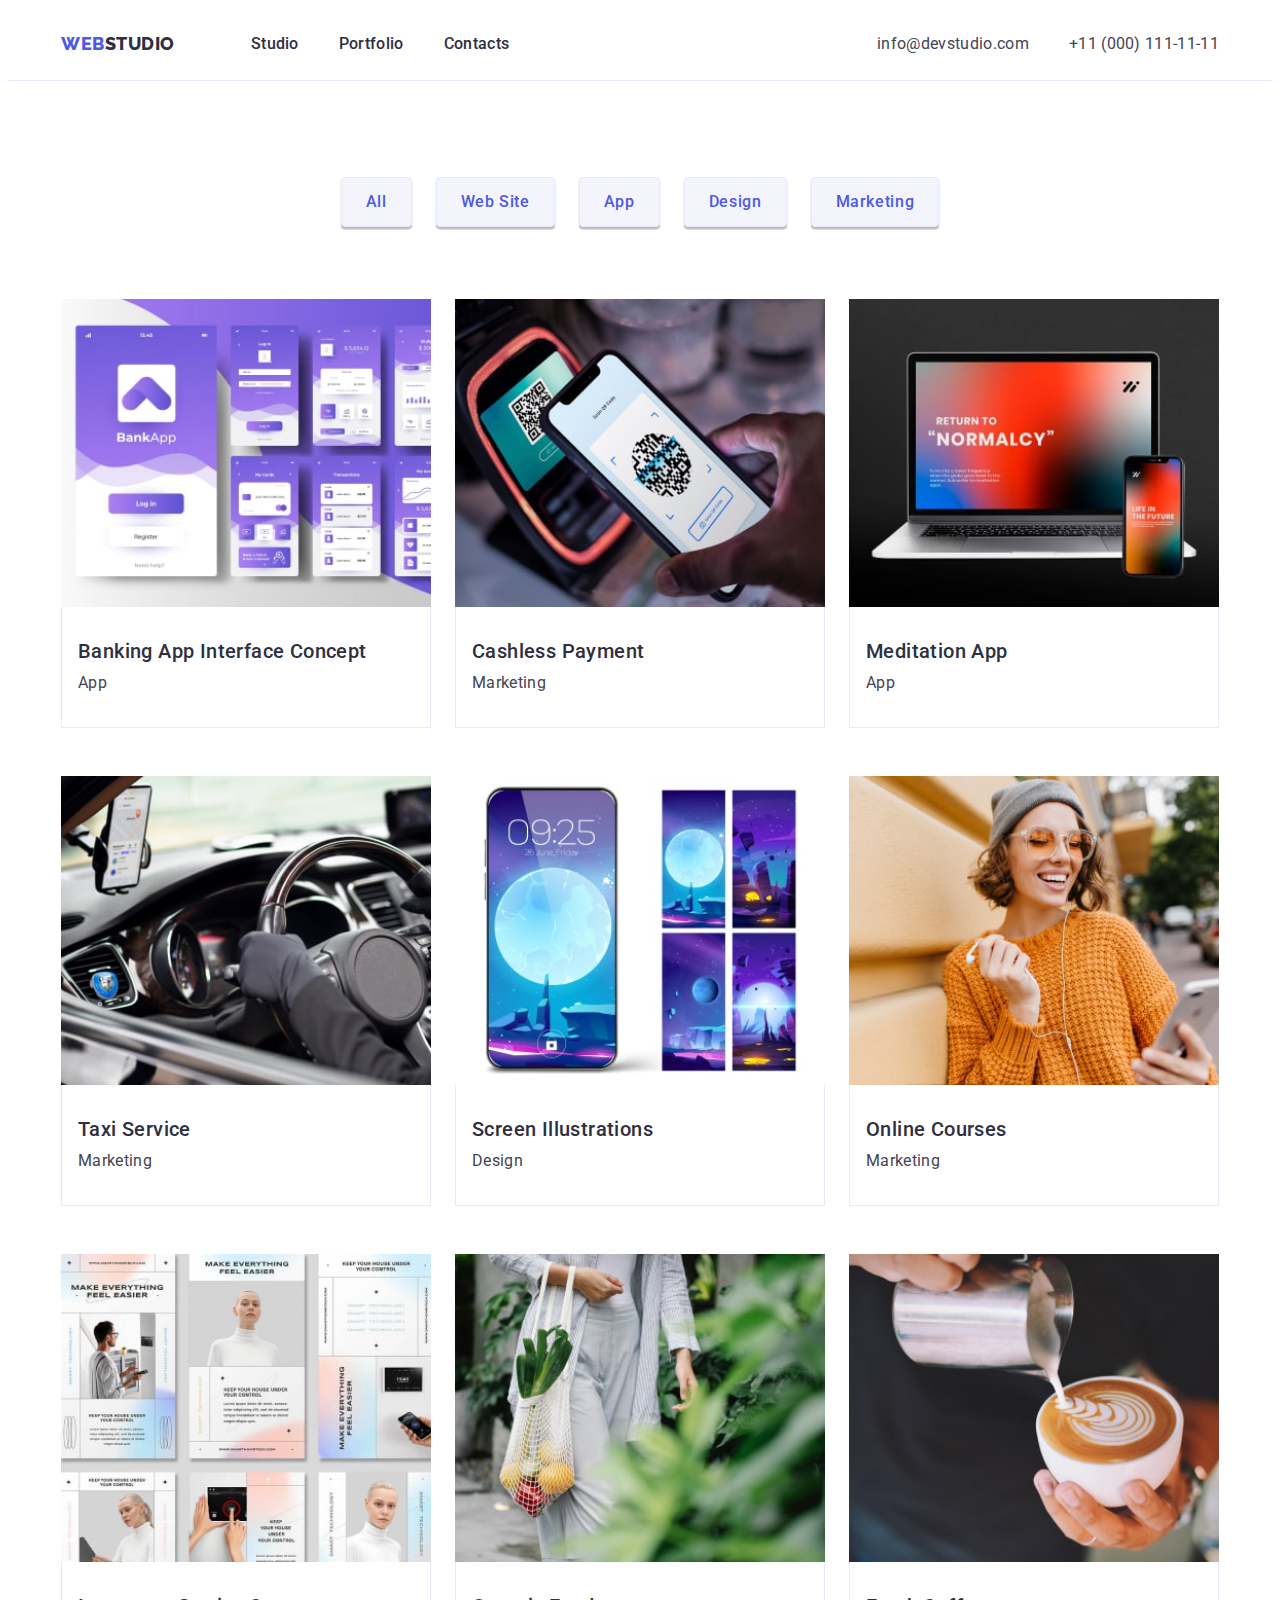
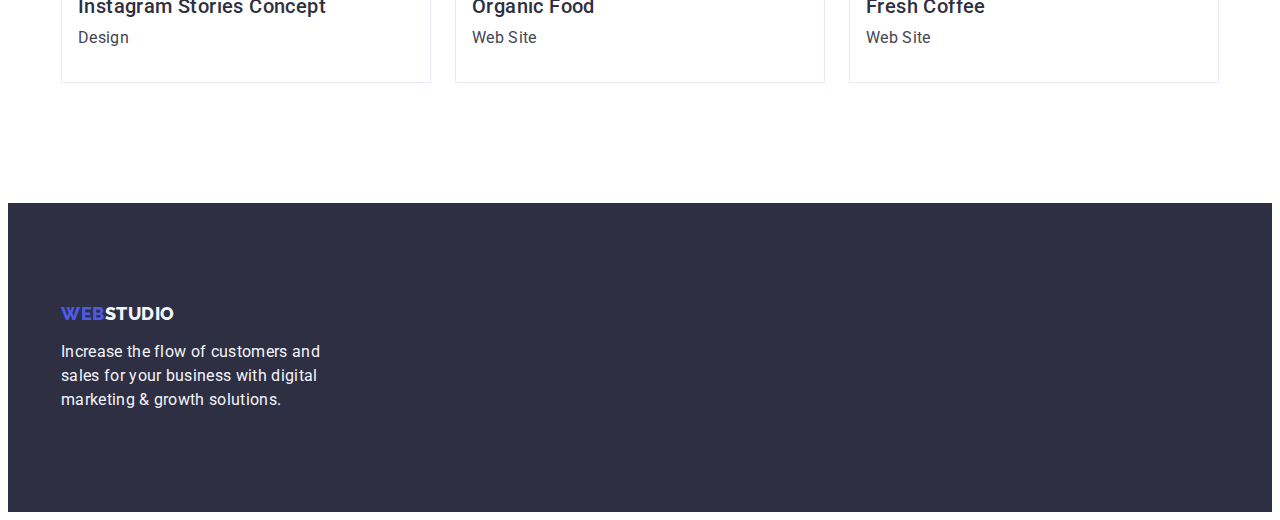
==== portfolio.html @ 0606b47b "Initial commit" ====
<!DOCTYPE html>
<html lang="en">
  <head>
    <meta charset="UTF-8" />
    <meta http-equiv="X-UA-Compatible" content="IE=edge" />
    <meta name="viewport" content="width=device-width, initial-scale=1.0" />
    <title>Portfolio</title>
    <link
      rel="stylesheet"
      href="https://cdnjs.cloudflare.com/ajax/libs/modern-normalize/2.0.0/modern-normalize.min.css"
      integrity="sha512-4xo8blKMVCiXpTaLzQSLSw3KFOVPWhm/TRtuPVc4WG6kUgjH6J03IBuG7JZPkcWMxJ5huwaBpOpnwYElP/m6wg=="
      crossorigin="anonymous"
      referrerpolicy="no-referrer"
    />
    <link rel="stylesheet" href="./css/styles.css" />
    <link rel="preconnect" href="https://fonts.googleapis.com" />
    <link rel="preconnect" href="https://fonts.gstatic.com" crossorigin />
    <link
      href="https://fonts.googleapis.com/css2?family=Raleway:wght@800&family=Roboto:wght@400;500;700;900&display=swap"
      rel="stylesheet"
    />
  </head>
  <body>
    <!-- header -->
    <header class="header">
      <div class="container header-container">
        <nav class="header-nav">
          <a class="logo link" href="./index.html"
            >Web<span class="logo-part">Studio</span></a
          >
          <ul class="nav-list list">
            <li class="nav-item">
              <a class="nav-item-link link" href="./index.html">Studio</a>
            </li>
            <li class="nav-item">
              <a class="nav-item-link link" href="./portfolio.html"
                >Portfolio</a
              >
            </li>
            <li class="nav-item">
              <a class="nav-item-link link" href="">Contacts</a>
            </li>
          </ul>
        </nav>

        <address class="address">
          <ul class="address-items list">
            <li class="address-item">
              <a class="address-link link" href="mailto:info@devstudio.com"
                >info@devstudio.com</a
              >
            </li>
            <li class="address-item">
              <a class="address-link link" href="tel:+110001111111"
                >+11 (000) 111-11-11</a
              >
            </li>
          </ul>
        </address>
      </div>
    </header>
    <!-- main -->
    <main>
      <section class="sec-images">
        <div class="container portfolio-container">
          <h1 hidden>Works</h1>
          <!-- buttons -->
          <ul class="btns-list list">
            <li class="btn-item">
              <button class="btn" type="button">All</button>
            </li>
            <li class="btn-item">
              <button class="btn" type="button">Web Site</button>
            </li>
            <li class="btn-item">
              <button class="btn" type="button">App</button>
            </li>
            <li class="btn-item">
              <button class="btn" type="button">Design</button>
            </li>
            <li class="btn-item">
              <button class="btn" type="button">Marketing</button>
            </li>
          </ul>
          <!-- images -->

          <ul class="images-list list">
            <li class="image-item">
              <a class="image-link link" href=""
                ><img
                  src="./images/purple-app.jpg"
                  alt="Banking App Interface Concept"
                />
                <div class="name-description">
                  <h2 class="name-image">Banking App Interface Concept</h2>
                  <p class="image-description">App</p>
                </div>
              </a>
            </li>

            <li class="image-item">
              <a class="image-link link" href=""
                ><img src="./images/qrcode.jpg" alt="Cashless Payment" />
                <div class="name-description">
                  <h2 class="name-image">Cashless Payment</h2>
                  <p class="image-description">Marketing</p>
                </div>
              </a>
            </li>

            <li class="image-item">
              <a class="image-link link" href=""
                ><img src="./images/meditation-app.jpg" alt="Meditation App" />
                <div class="name-description">
                  <h2 class="name-image">Meditation App</h2>
                  <p class="image-description">App</p>
                </div>
              </a>
            </li>

            <li class="image-item">
              <a class="image-link link" href=""
                ><img src="./images/taxi.jpg" alt="Taxi Service" />
                <div class="name-description">
                  <h2 class="name-image">Taxi Service</h2>
                  <p class="image-description">Marketing</p>
                </div>
              </a>
            </li>

            <li class="image-item">
              <a class="image-link link" href=""
                ><img src="./images/blue-app.jpg" alt="Screen Illustrations" />
                <div class="name-description">
                  <h2 class="name-image">Screen Illustrations</h2>
                  <p class="image-description">Design</p>
                </div>
              </a>
            </li>

            <li class="image-item">
              <a class="image-link link" href=""
                ><img src="./images/women.jpg" alt="Online Courses" />
                <div class="name-description">
                  <h2 class="name-image">Online Courses</h2>
                  <p class="image-description">Marketing</p>
                </div>
              </a>
            </li>

            <li class="image-item">
              <a class="image-link link" href=""
                ><img src="./images/inst.jpg" alt="Instagram Stories Concept" />
                <div class="name-description">
                  <h2 class="name-image">Instagram Stories Concept</h2>
                  <p class="image-description">Design</p>
                </div>
              </a>
            </li>

            <li class="image-item">
              <a class="image-link link" href=""
                ><img src="./images/organic-products.jpg" alt="Organic Food" />
                <div class="name-description">
                  <h2 class="name-image">Organic Food</h2>
                  <p class="image-description">Web Site</p>
                </div>
              </a>
            </li>

            <li class="image-item">
              <a class="image-link link" href=""
                ><img src="./images/coffee.jpg" alt="Fresh Coffee" />
                <div class="name-description">
                  <h2 class="name-image">Fresh Coffee</h2>
                  <p class="image-description">Web Site</p>
                </div>
              </a>
            </li>
          </ul>
        </div>
      </section>
    </main>
    <!-- footer -->
    <footer class="footer">
      <div class="container footer-container">
        <a class="logo link logo-footer" href="./index.html"
          >Web<span class="logo-part fter">Studio</span></a
        >
        <p class="footer-title">
          Increase the flow of customers and sales for your business with
          digital marketing & growth solutions.
        </p>
      </div>
    </footer>
  </body>
</html>
---- css/styles.css ----
:root {
  --btn-color: #404bbf;
  --iris-color: #4d5ae5;
  --navi-blue-color: #2e2f42;
  --cloud-color: #f4f4fd;
  --slate-color: #434455;
}

body {
  font-family: "Roboto", sans-serif;
  background-color: #ffffff;
  color: var(--slate-color);
}

p,
h1,
h2,
h3,
h4,
h5,
h6 {
  margin: 0;
}

ul,
ol {
  margin: 0;
  padding: 0;
}

img {
  display: block;
  min-width: 100%;
  height: auto;
}

.section {
  padding-top: 120px;
  padding-bottom: 120px;
}

.logo {
  font-family: "Raleway", sans-serif;
  font-style: normal;
  font-weight: 800;
  font-size: 18px;
  line-height: 1.17em;
  /* identical to box height, or 117% */
  display: flex;
  flex-direction: row;
  align-items: center;
  letter-spacing: 0.03em;
  text-transform: uppercase;
  color: var(--iris-color);
}

span {
  font-family: "Raleway";
  font-style: normal;
  font-weight: 800;
  font-size: 18px;
  line-height: 1.17em;
  /* identical to box height, or 117% */
  display: flex;
  flex-direction: row;
  align-items: center;
  gap: 30px;
  letter-spacing: 0.03em;
  text-transform: uppercase;
  color: var(--navi-blue-color);
}

.list {
  list-style: none;
}

.link {
  text-decoration: none;
}

.container {
  width: 1158px;
  padding-left: 15px;
  padding-right: 15px;
  margin: 0 auto;
}

/*-3-3-3-3-3-3-3-3-3- HEADER */

.header-container {
  display: flex;
  align-items: center;
}

.header {
  border-bottom: 1px solid #e7e9fc;
}

.header-nav {
  display: flex;
  align-items: center;
}

.logo {
  margin-right: 76px;
}

.nav-list {
  display: flex;
  align-items: center;
}

.nav-item:not(:last-child) {
  margin-right: 40px;
}

.nav-item-link {
  font-weight: 500;
  font-size: 16px;
  line-height: 150%; /* 24/16 */
  /* identical to box height, or 150% */
  letter-spacing: 0.02em;
  color: var(--navi-blue-color);
  display: flex;
  padding: 24px 0;
}

.nav-item-link:hover {
  color: var(--btn-color);
}

.nav-item-link:focus {
  color: var(--btn-color);
}

.address {
  font-style: normal;
  margin-left: auto;
}

.address-items {
  display: flex;
  flex-direction: row;
  align-items: center;
  gap: 40px;
}

.address-link {
  font-style: normal;
  font-size: 16px;
  line-height: 1.5em;
  /* identical to box height, or 150% */
  letter-spacing: 0.02em;
  color: var(--slate-color);
  padding: 24px 0;
}

.address-link:hover {
  color: var(--btn-color);
}

.address-link:focus {
  color: var(--btn-color);
}

/* -1-1-1-1-1-1-1-1-1-1- HERO */

.hero {
  background-color: var(--navi-blue-color);
}

.section.hero {
  padding: 188px 0;
}

.hero-title {
  background-color: var(--navi-blue-color);
  font-style: normal;
  font-weight: 700;
  font-size: 56px;
  line-height: 107%;
  letter-spacing: 0.02em;
  color: #ffffff;
  margin: 0 auto;
  margin-bottom: 48px;
  display: flex;
  justify-content: center;
  text-align: center;
  max-width: 496px;
}

.hero-btn {
  font-family: "Roboto", sans-serif;
  font-weight: 500;
  font-size: 16px;
  line-height: 1.5em;
  letter-spacing: 0.04em;
  color: #ffffff;
  background: var(--iris-color);
  cursor: pointer;
  display: flex;
  text-align: center;
  margin: 0 auto;
  padding: 16px 32px;
  box-shadow: 0px 4px 4px rgba(0, 0, 0, 0.15);
  border-radius: 4px;
  border: none;
  display: block;
  min-width: 169px;
  height: 56px;
}

.hero-btn:hover {
  background-color: #404bbf;
}

.hero-btn:focus {
  background-color: #404bbf;
}

/* !_!_____OUR FEATURES */

.visually-hidden {
  position: absolute;
  width: 1px;
  height: 1px;
  margin: -1px;
  border: 0;
  padding: 0;
  white-space: nowrap;
  clip-path: inset(100%);
  clip: rect(0 0 0 0);
  overflow: hidden;
}

.features-list {
  display: flex;
  flex-direction: row;
  gap: 24px;
}

.features-list-item {
  gap: 24px;
  width: calc((100% - 72px) / 4);
}

.feature-name {
  font-weight: 500;
  font-size: 20px;
  line-height: 1.2em;
  /* identical to box height, or 120% */
  letter-spacing: 0.02em;
  color: var(--navi-blue-color);
  margin-bottom: 8px;
}

.feature-description {
  font-size: 16px;
  line-height: 1.5em;
  /* or 150% */
  letter-spacing: 0.02em;
  color: var(--slate-color);
}

/*-3-3-3-3-3-3-3-3- WHAT ARE WE DOING */

.eg-title {
  margin-bottom: 72px;
}

.eg-list {
  display: flex;
  gap: 24px;
}

.eg-item {
  width: calc((100% - 48px) / 3);
}

.eg-title {
  font-weight: 700;
  font-size: 36px;
  line-height: 1.11em;
  /* identical to box height, or 111% */
  letter-spacing: 0.02em;
  text-transform: capitalize;
  color: var(--navi-blue-color);
  text-align: center;
}

/* -3-3-3-3-3-3-3-3-3-OUR TAEM */

.our-team-title {
  font-weight: 700;
  font-size: 36px;
  line-height: 1.11em;
  /* identical to box height, or 111% */
  letter-spacing: 0.02em;
  text-transform: capitalize;
  color: var(--navi-blue-color);
  text-align: center;
  margin-bottom: 72px;
}

.our-team-list {
  display: flex;
  flex-direction: row;
  gap: 24px;
}

.our-team-item {
  background-color: #ffffff;
  width: calc((100% - 72px) / 4);
  border-radius: 0px 0px 4px 4px;
}

.our-team {
  background-color: #f4f4fd;
}

.our-team-name {
  font-weight: 500;
  font-size: 20px;
  line-height: 1.2em;
  /* identical to box height, or 120% */
  letter-spacing: 0.02em;
  color: var(--navi-blue-color);
  margin-bottom: 8px;
}

.name-d-ion {
  display: flex;
  text-align: center;
  flex-direction: column;
  padding: 32px 16px;
}

.our-team-job {
  font-size: 16px;
  line-height: 1.5em;
  /* identical to box height, or 150% */
  letter-spacing: 0.02em;
  color: var(--slate-color);
}

/** ----------------------------FOOTER */

.footer {
  background: var(--navi-blue-color);
  padding: 100px 0;
}

.logo {
  font-family: "Raleway", sans-serif;
  font-style: normal;
  font-weight: 800;
  font-size: 18px;
  line-height: 1.17em;
  /* identical to box height, or 117% */
  letter-spacing: 0.03em;
  text-transform: uppercase;
  color: var(--iris-color);
}

.logo-footer {
  margin-bottom: 16px;
  display: inline-block;
}

.fter {
  color: #f4f4fd;
  display: inline-block;
  margin: 0;
}

.footer-title {
  line-height: 1.5;
  /* or 150% */
  letter-spacing: 0.02em;
  color: var(--cloud-color);
  max-width: 264px;
}

/* _$_$_$_$_$_$_$_$_$_$_ADDITIONAL INFO FOR PORTFOLIO */

.sec-images {
  padding: 96px 0 120px 0;
}

.btn {
  font-family: "Roboto", sans-serif;
  background-color: var(--cloud-color);
  font-weight: 500;
  font-size: 16px;
  line-height: 1.5;
  /* identical to box height, or 150% */
  color: #ffffff;
  letter-spacing: 0.04em;
  color: var(--iris-color);
  cursor: pointer;
  padding: 12px 24px;
  box-shadow: 0px 3px 1px rgba(0, 0, 0, 0.1), 0px 2px 1px rgba(0, 0, 0, 0.08),
    0px 2px 2px rgba(0, 0, 0, 0.12);
  border-radius: 4px;
  border: none;
  border: 1px solid #e7e9fc;
  display: block;
  justify-content: center;
  align-items: center;
  margin: 0 auto;
}

.btn:hover {
  color: #ffffff;
  background-color: #404bbf;
  border: 1px solid transparent;
}

.btn:focus {
  color: #ffffff;
  background-color: #404bbf;
  border: 1px solid transparent;
}

.btns-list {
  display: flex;
  justify-content: center;
  align-items: center;
  gap: 24px;
  margin-bottom: 72px;
}

/* .btn-item {
} */

.images-list {
  display: flex;
  flex-wrap: wrap;
  column-gap: 24px;
  row-gap: 48px;
}

.image-item {
  width: calc((100% - 48px) / 3);
}

.name-description {
  padding: 32px 16px;
  border: 1px solid #e7e9fc;
  border-top: none;
}

.name-image {
  font-weight: 500;
  font-size: 20px;
  line-height: 1.2;
  /* identical to box height, or 120% */
  letter-spacing: 0.02em;
  color: var(--navi-blue-color);
  margin-bottom: 8px;
}

.image-description {
  line-height: 1.5;
  /* identical to box height, or 150% */
  letter-spacing: 0.02em;
  color: var(--slate-color);
}
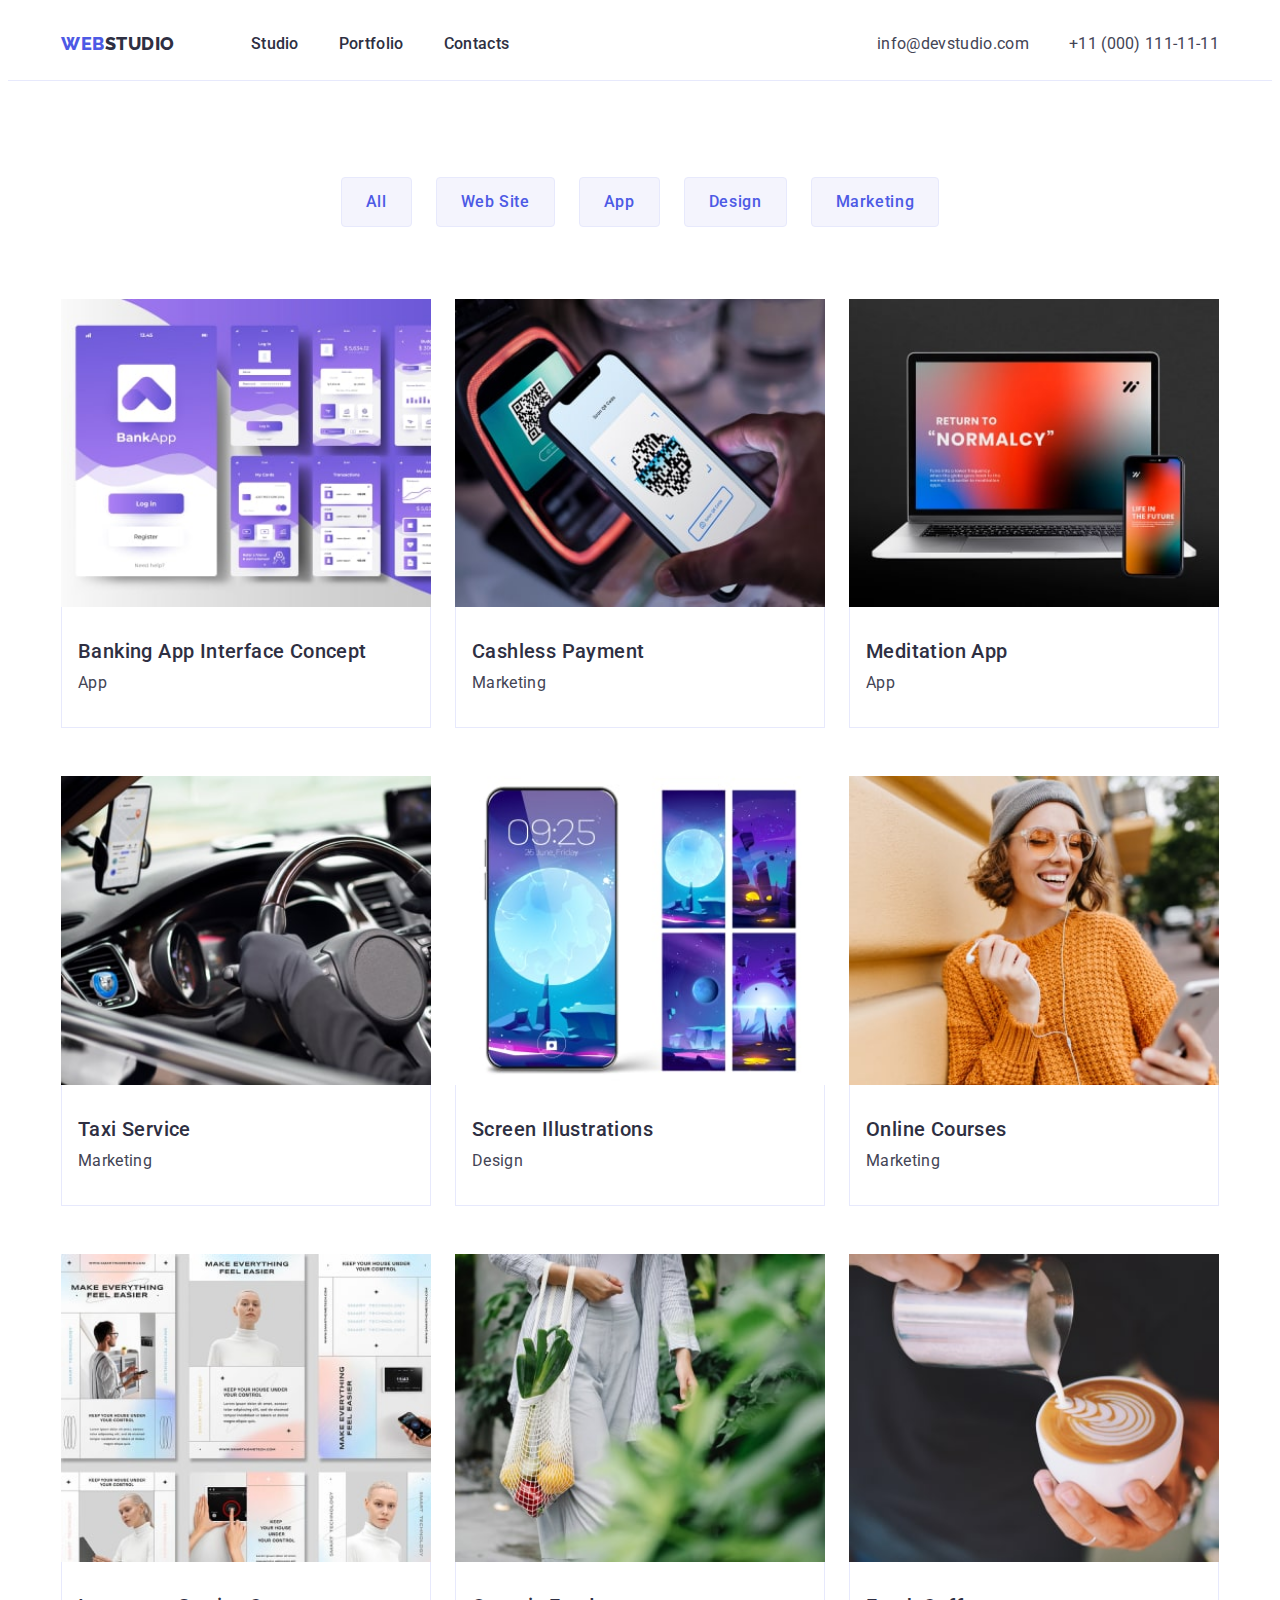
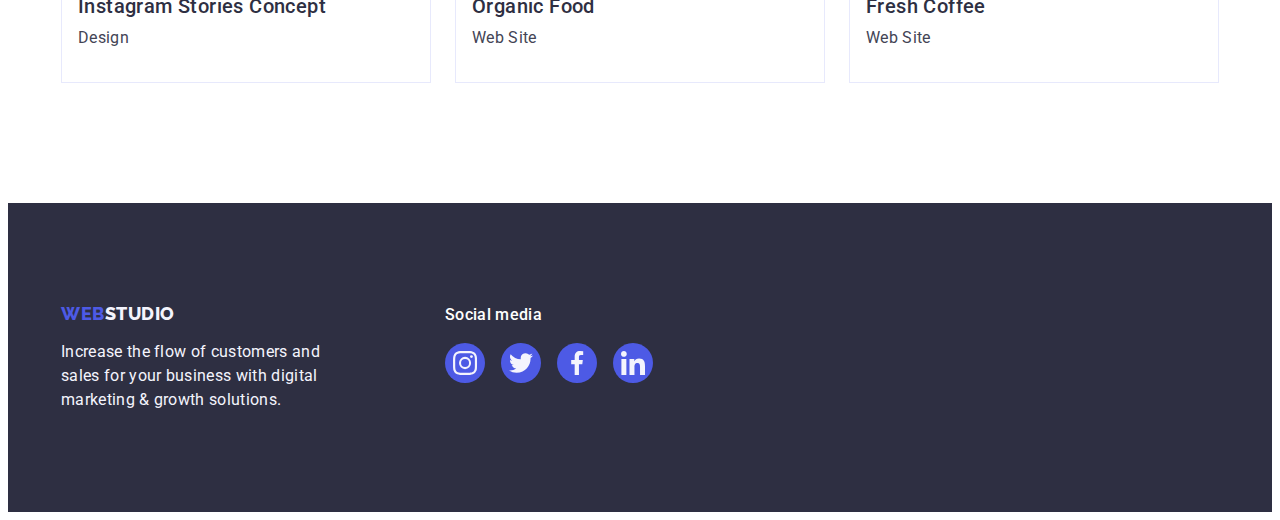
==== commit ca8804d6: "fix4 1" ====
--- a/portfolio.html
+++ b/portfolio.html
@@ -25,7 +25,7 @@
     <header class="header">
       <div class="container header-container">
         <nav class="header-nav">
-          <a class="logo link" href="./index.html"
+          <a class="logo-h link" href="./index.html"
             >Web<span class="logo-part">Studio</span></a
           >
           <ul class="nav-list list">
@@ -63,7 +63,7 @@
     <main>
       <section class="sec-images">
         <div class="container portfolio-container">
-          <h1 hidden>Works</h1>
+          <h1 class="visually-hidden">Works</h1>
           <!-- buttons -->
           <ul class="btns-list list">
             <li class="btn-item">
@@ -184,13 +184,41 @@
     <!-- footer -->
     <footer class="footer">
       <div class="container footer-container">
-        <a class="logo link logo-footer" href="./index.html"
-          >Web<span class="logo-part fter">Studio</span></a
-        >
-        <p class="footer-title">
-          Increase the flow of customers and sales for your business with
-          digital marketing & growth solutions.
-        </p>
+        <div>
+          <a class="logo link logo-footer" href="./index.html"
+            >Web<span class="logo-part fter">Studio</span></a
+          >
+          <p class="footer-title">
+            Increase the flow of customers and sales for your business with
+            digital marketing & growth solutions.
+          </p>
+        </div>
+
+        <section class="footer-media">
+          <p class="soc-media">Social media</p>
+          <div class="footer-links">
+            <a href="" target="_blank" rel="noopener no-referrer">
+              <svg class="soc-icon" width="40" height="40">
+                <use href="./images/icons.svg/icons.svg#icon-instagram"></use>
+              </svg>
+            </a>
+            <a href="" target="_blank" rel="noopener no-referrer">
+              <svg class="soc-icon" width="40" height="40">
+                <use href="./images/icons.svg/icons.svg#icon-twitter"></use>
+              </svg>
+            </a>
+            <a href="" target="_blank" rel="noopener no-referrer">
+              <svg class="soc-icon" width="40" height="40">
+                <use href="./images/icons.svg/icons.svg#icon-facebook"></use>
+              </svg>
+            </a>
+            <a href="" target="_blank" rel="noopener no-referrer">
+              <svg class="soc-icon" width="40" height="40">
+                <use href="./images/icons.svg/icons.svg#icon-linkedin"></use>
+              </svg>
+            </a>
+          </div>
+        </section>
       </div>
     </footer>
   </body>
--- a/css/styles.css
+++ b/css/styles.css
@@ -39,7 +39,7 @@
   padding-bottom: 120px;
 }
 
-.logo {
+.logo-h {
   font-family: "Raleway", sans-serif;
   font-style: normal;
   font-weight: 800;
@@ -101,7 +101,7 @@
   align-items: center;
 }
 
-.logo {
+.logo-h {
   margin-right: 76px;
 }
 
@@ -166,7 +166,16 @@
 /* -1-1-1-1-1-1-1-1-1-1- HERO */
 
 .hero {
-  background-color: var(--navi-blue-color);
+  /* background-color: var(--navi-blue-color); */
+
+  background-image: linear-gradient(
+      rgba(46, 47, 66, 0.7),
+      rgba(46, 47, 66, 0.7)
+    ),
+    url(../images/people-office.jpg);
+
+  background-repeat: no-repeat;
+  background-size: cover;
 }
 
 .section.hero {
@@ -174,7 +183,7 @@
 }
 
 .hero-title {
-  background-color: var(--navi-blue-color);
+  /* background-color: var(--navi-blue-color); */
   font-style: normal;
   font-weight: 700;
   font-size: 56px;
@@ -244,6 +253,10 @@
   width: calc((100% - 72px) / 4);
 }
 
+.features-icon {
+  margin-bottom: 8px;
+}
+
 .feature-name {
   font-weight: 500;
   font-size: 20px;
@@ -263,6 +276,10 @@
 }
 
 /*-3-3-3-3-3-3-3-3- WHAT ARE WE DOING */
+
+.section-eg {
+  padding-bottom: 120px;
+}
 
 .eg-title {
   margin-bottom: 72px;
@@ -311,6 +328,8 @@
 .our-team-item {
   background-color: #ffffff;
   width: calc((100% - 72px) / 4);
+  box-shadow: 0px 1px 6px rgba(46, 47, 66, 0.08),
+    0px 1px 1px rgba(46, 47, 66, 0.16), 0px 2px 1px rgba(46, 47, 66, 0.08);
   border-radius: 0px 0px 4px 4px;
 }
 
@@ -332,7 +351,7 @@
   display: flex;
   text-align: center;
   flex-direction: column;
-  padding: 32px 16px;
+  padding: 32px 16px 8px 16px;
 }
 
 .our-team-job {
@@ -341,6 +360,60 @@
   /* identical to box height, or 150% */
   letter-spacing: 0.02em;
   color: var(--slate-color);
+}
+
+.worker-links {
+  display: flex;
+  gap: 24px;
+  justify-content: center;
+  margin: 0px 16px 32px 16px;
+}
+
+.soc-icon:hover {
+  fill: var(--btn-color);
+}
+
+/* -5-5-5-5-5-5-5-5-5-5-Customers */
+
+.customers {
+  padding-top: 120px;
+  padding-bottom: 120px;
+}
+
+.customers-title {
+  font-weight: 700;
+  font-size: 36px;
+  line-height: 1.11em;
+  /* identical to box height, or 111% */
+  letter-spacing: 0.02em;
+  text-transform: capitalize;
+  color: var(--navi-blue-color);
+  text-align: center;
+  margin-bottom: 72px;
+}
+
+.customers-list {
+  display: flex;
+  gap: 30px;
+}
+
+.customers-item {
+  width: calc((100% - 150px / 6));
+  height: 90px;
+}
+.customer-link {
+  width: 100%;
+  height: 100%;
+  border: 1px solid #999999;
+  border-radius: 5px;
+  display: flex;
+  align-items: center;
+  justify-items: center;
+}
+
+.customer-icon {
+  width: 168px;
+  height: 88px;
 }
 
 /** ----------------------------FOOTER */
@@ -348,6 +421,12 @@
 .footer {
   background: var(--navi-blue-color);
   padding: 100px 0;
+}
+
+.footer-container {
+  display: flex;
+  flex-direction: row;
+  text-align: left;
 }
 
 .logo {
@@ -381,6 +460,26 @@
   max-width: 264px;
 }
 
+.footer-media {
+  margin-left: 120px;
+}
+
+.soc-media {
+  font-weight: 500;
+  font-size: 16px;
+  line-height: 1.5;
+  /* identical to box height, or 150% */
+  letter-spacing: 0.02em;
+  color: #ffffff;
+  margin-bottom: 16px;
+}
+
+.footer-links {
+  display: flex;
+  gap: 16px;
+  justify-content: center;
+}
+
 /* _$_$_$_$_$_$_$_$_$_$_ADDITIONAL INFO FOR PORTFOLIO */
 
 .sec-images {
@@ -399,8 +498,6 @@
   color: var(--iris-color);
   cursor: pointer;
   padding: 12px 24px;
-  box-shadow: 0px 3px 1px rgba(0, 0, 0, 0.1), 0px 2px 1px rgba(0, 0, 0, 0.08),
-    0px 2px 2px rgba(0, 0, 0, 0.12);
   border-radius: 4px;
   border: none;
   border: 1px solid #e7e9fc;
@@ -414,12 +511,16 @@
   color: #ffffff;
   background-color: #404bbf;
   border: 1px solid transparent;
+  box-shadow: 0px 3px 1px rgba(0, 0, 0, 0.1), 0px 2px 1px rgba(0, 0, 0, 0.08),
+    0px 2px 2px rgba(0, 0, 0, 0.12);
 }
 
 .btn:focus {
   color: #ffffff;
   background-color: #404bbf;
   border: 1px solid transparent;
+  box-shadow: 0px 3px 1px rgba(0, 0, 0, 0.1), 0px 2px 1px rgba(0, 0, 0, 0.08),
+    0px 2px 2px rgba(0, 0, 0, 0.12);
 }
 
 .btns-list {
@@ -442,6 +543,11 @@
 
 .image-item {
   width: calc((100% - 48px) / 3);
+}
+
+.image-item:hover {
+  box-shadow: 0px 1px 6px rgba(46, 47, 66, 0.08),
+    0px 1px 1px rgba(46, 47, 66, 0.16), 0px 2px 1px rgba(46, 47, 66, 0.08);
 }
 
 .name-description {
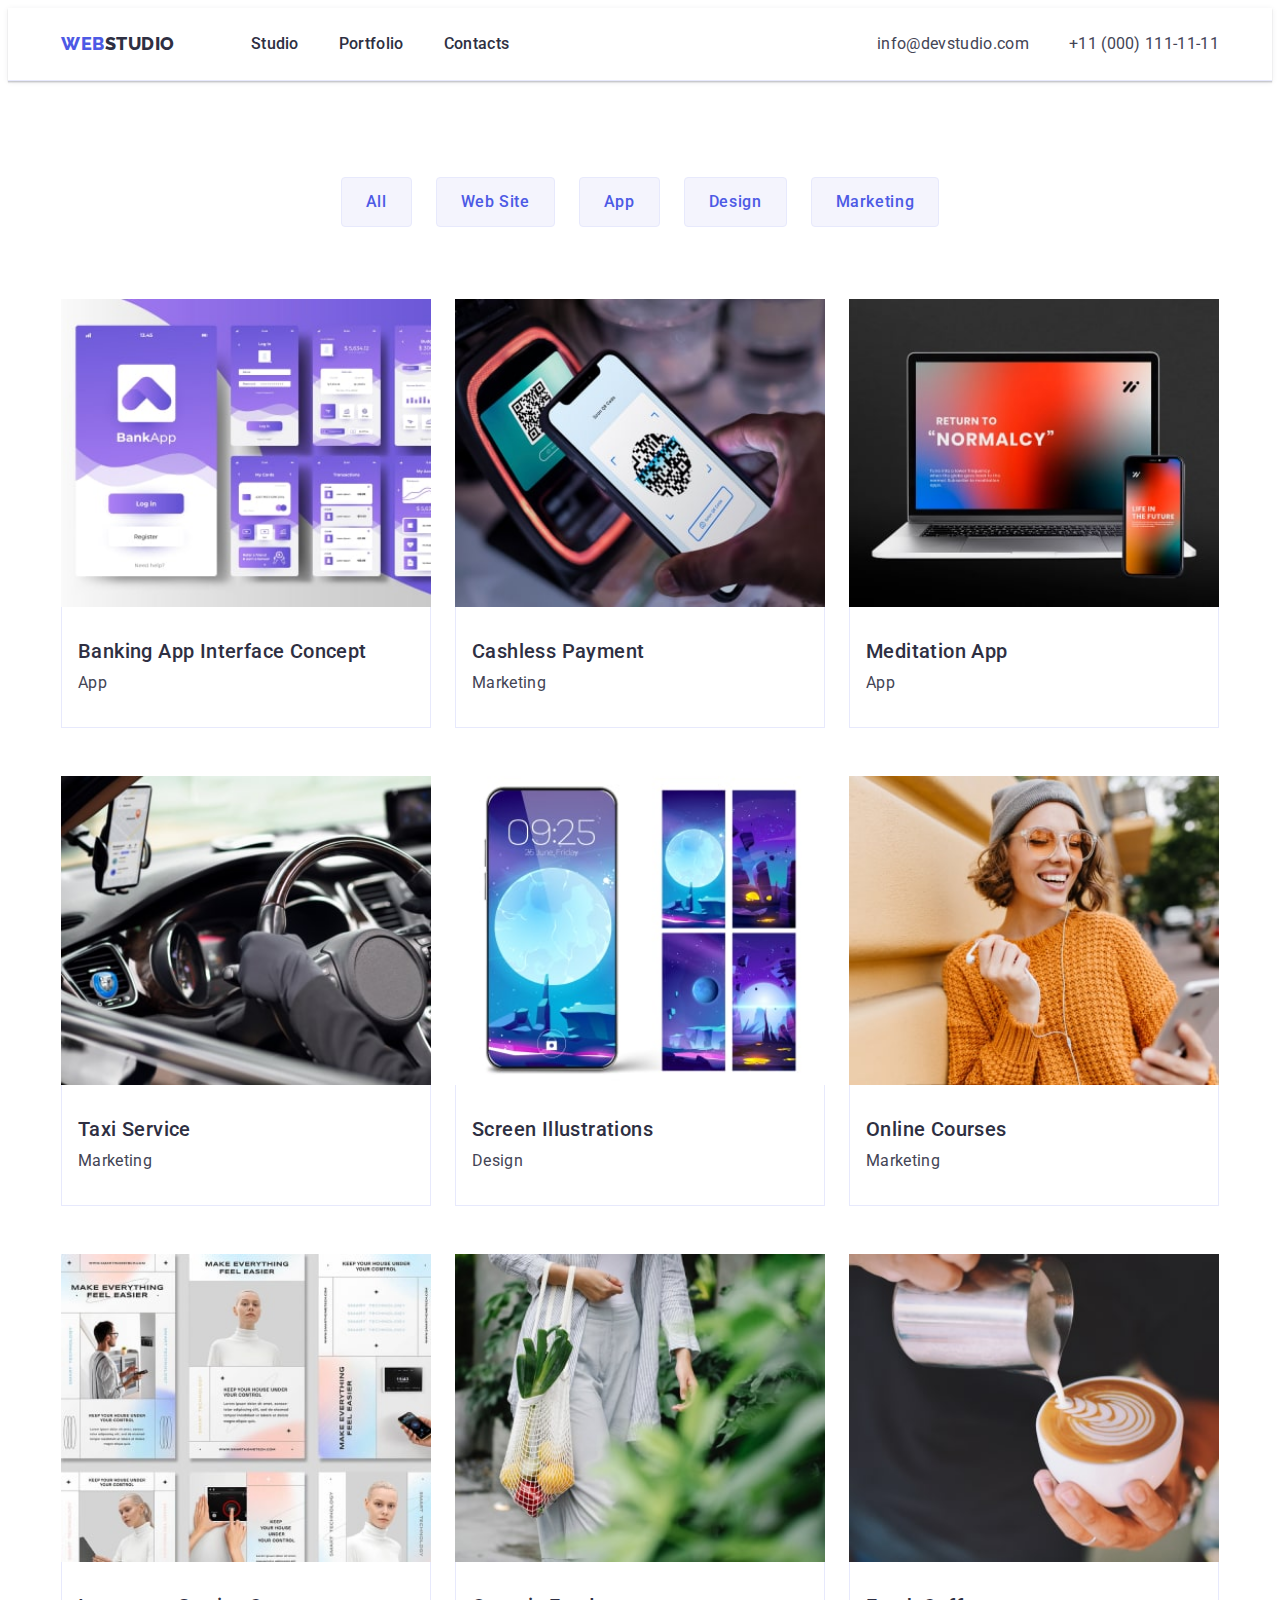
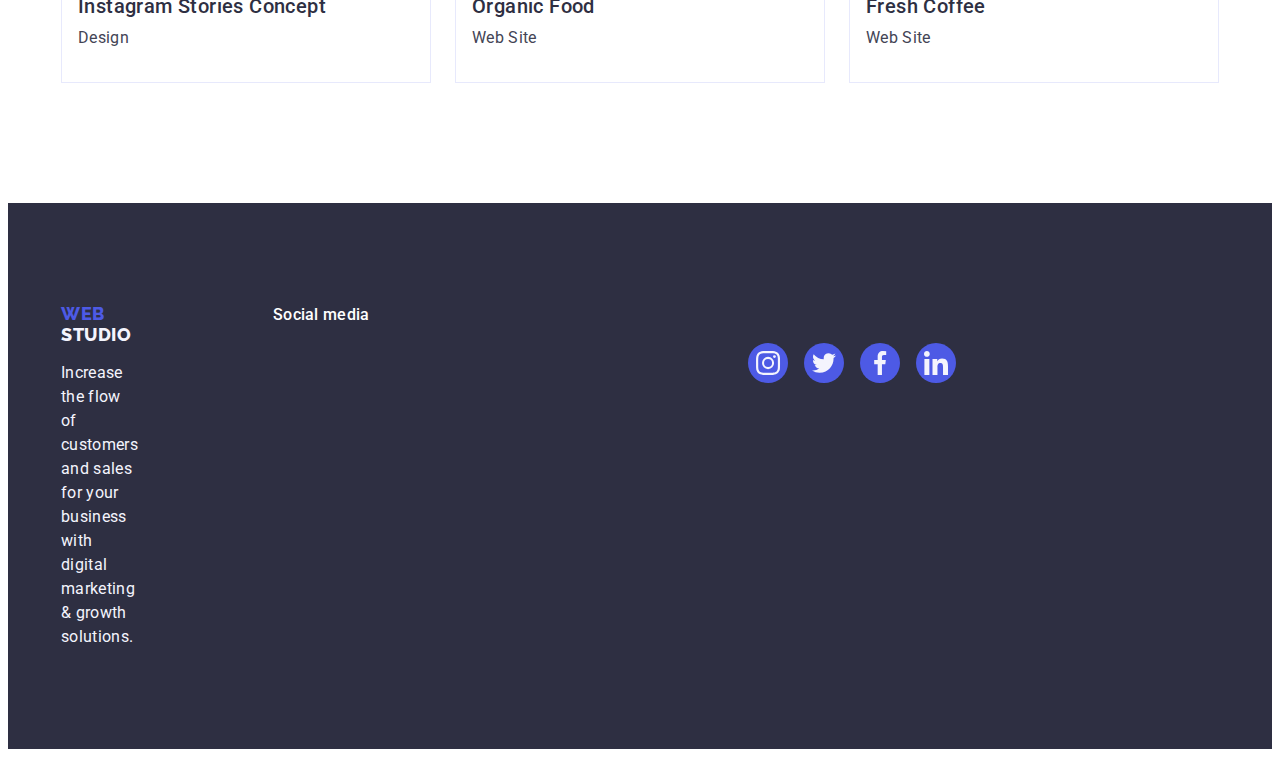
==== commit 9fae4fd1: "fix4 2" ====
--- a/portfolio.html
+++ b/portfolio.html
@@ -194,31 +194,33 @@
           </p>
         </div>
 
-        <section class="footer-media">
-          <p class="soc-media">Social media</p>
-          <div class="footer-links">
-            <a href="" target="_blank" rel="noopener no-referrer">
-              <svg class="soc-icon" width="40" height="40">
-                <use href="./images/icons.svg/icons.svg#icon-instagram"></use>
-              </svg>
-            </a>
-            <a href="" target="_blank" rel="noopener no-referrer">
-              <svg class="soc-icon" width="40" height="40">
-                <use href="./images/icons.svg/icons.svg#icon-twitter"></use>
-              </svg>
-            </a>
-            <a href="" target="_blank" rel="noopener no-referrer">
-              <svg class="soc-icon" width="40" height="40">
-                <use href="./images/icons.svg/icons.svg#icon-facebook"></use>
-              </svg>
-            </a>
-            <a href="" target="_blank" rel="noopener no-referrer">
-              <svg class="soc-icon" width="40" height="40">
-                <use href="./images/icons.svg/icons.svg#icon-linkedin"></use>
-              </svg>
-            </a>
+        <div class="footer-media">
+          <div class="container">
+            <p class="soc-media">Social media</p>
+            <div class="footer-links">
+              <a href="" target="_blank" rel="noopener no-referrer">
+                <svg class="soc-icon" width="40" height="40">
+                  <use href="./images/icons.svg/icons.svg#icon-instagram"></use>
+                </svg>
+              </a>
+              <a href="" target="_blank" rel="noopener no-referrer">
+                <svg class="soc-icon" width="40" height="40">
+                  <use href="./images/icons.svg/icons.svg#icon-twitter"></use>
+                </svg>
+              </a>
+              <a href="" target="_blank" rel="noopener no-referrer">
+                <svg class="soc-icon" width="40" height="40">
+                  <use href="./images/icons.svg/icons.svg#icon-facebook"></use>
+                </svg>
+              </a>
+              <a href="" target="_blank" rel="noopener no-referrer">
+                <svg class="soc-icon" width="40" height="40">
+                  <use href="./images/icons.svg/icons.svg#icon-linkedin"></use>
+                </svg>
+              </a>
+            </div>
           </div>
-        </section>
+        </div>
       </div>
     </footer>
   </body>
--- a/css/styles.css
+++ b/css/styles.css
@@ -94,6 +94,8 @@
 
 .header {
   border-bottom: 1px solid #e7e9fc;
+  box-shadow: 0px 2px 1px rgba(46, 47, 66, 0.08),
+    0px 1px 1px rgba(46, 47, 66, 0.16), 0px 1px 6px rgba(46, 47, 66, 0.08);
 }
 
 .header-nav {
@@ -173,7 +175,8 @@
       rgba(46, 47, 66, 0.7)
     ),
     url(../images/people-office.jpg);
-
+  max-width: 1440px;
+  background-position: center;
   background-repeat: no-repeat;
   background-size: cover;
 }
@@ -462,6 +465,8 @@
 
 .footer-media {
   margin-left: 120px;
+  align-items: baseline;
+  margin-right: 120px;
 }
 
 .soc-media {
@@ -550,6 +555,20 @@
     0px 1px 1px rgba(46, 47, 66, 0.16), 0px 2px 1px rgba(46, 47, 66, 0.08);
 }
 
+.image-link {
+  display: block;
+}
+
+.image-link:hover {
+  box-shadow: 0px 1px 6px rgba(46, 47, 66, 0.08),
+    0px 1px 1px rgba(46, 47, 66, 0.16), 0px 2px 1px rgba(46, 47, 66, 0.08);
+}
+
+.image-link:focus {
+  box-shadow: 0px 1px 6px rgba(46, 47, 66, 0.08),
+    0px 1px 1px rgba(46, 47, 66, 0.16), 0px 2px 1px rgba(46, 47, 66, 0.08);
+}
+
 .name-description {
   padding: 32px 16px;
   border: 1px solid #e7e9fc;
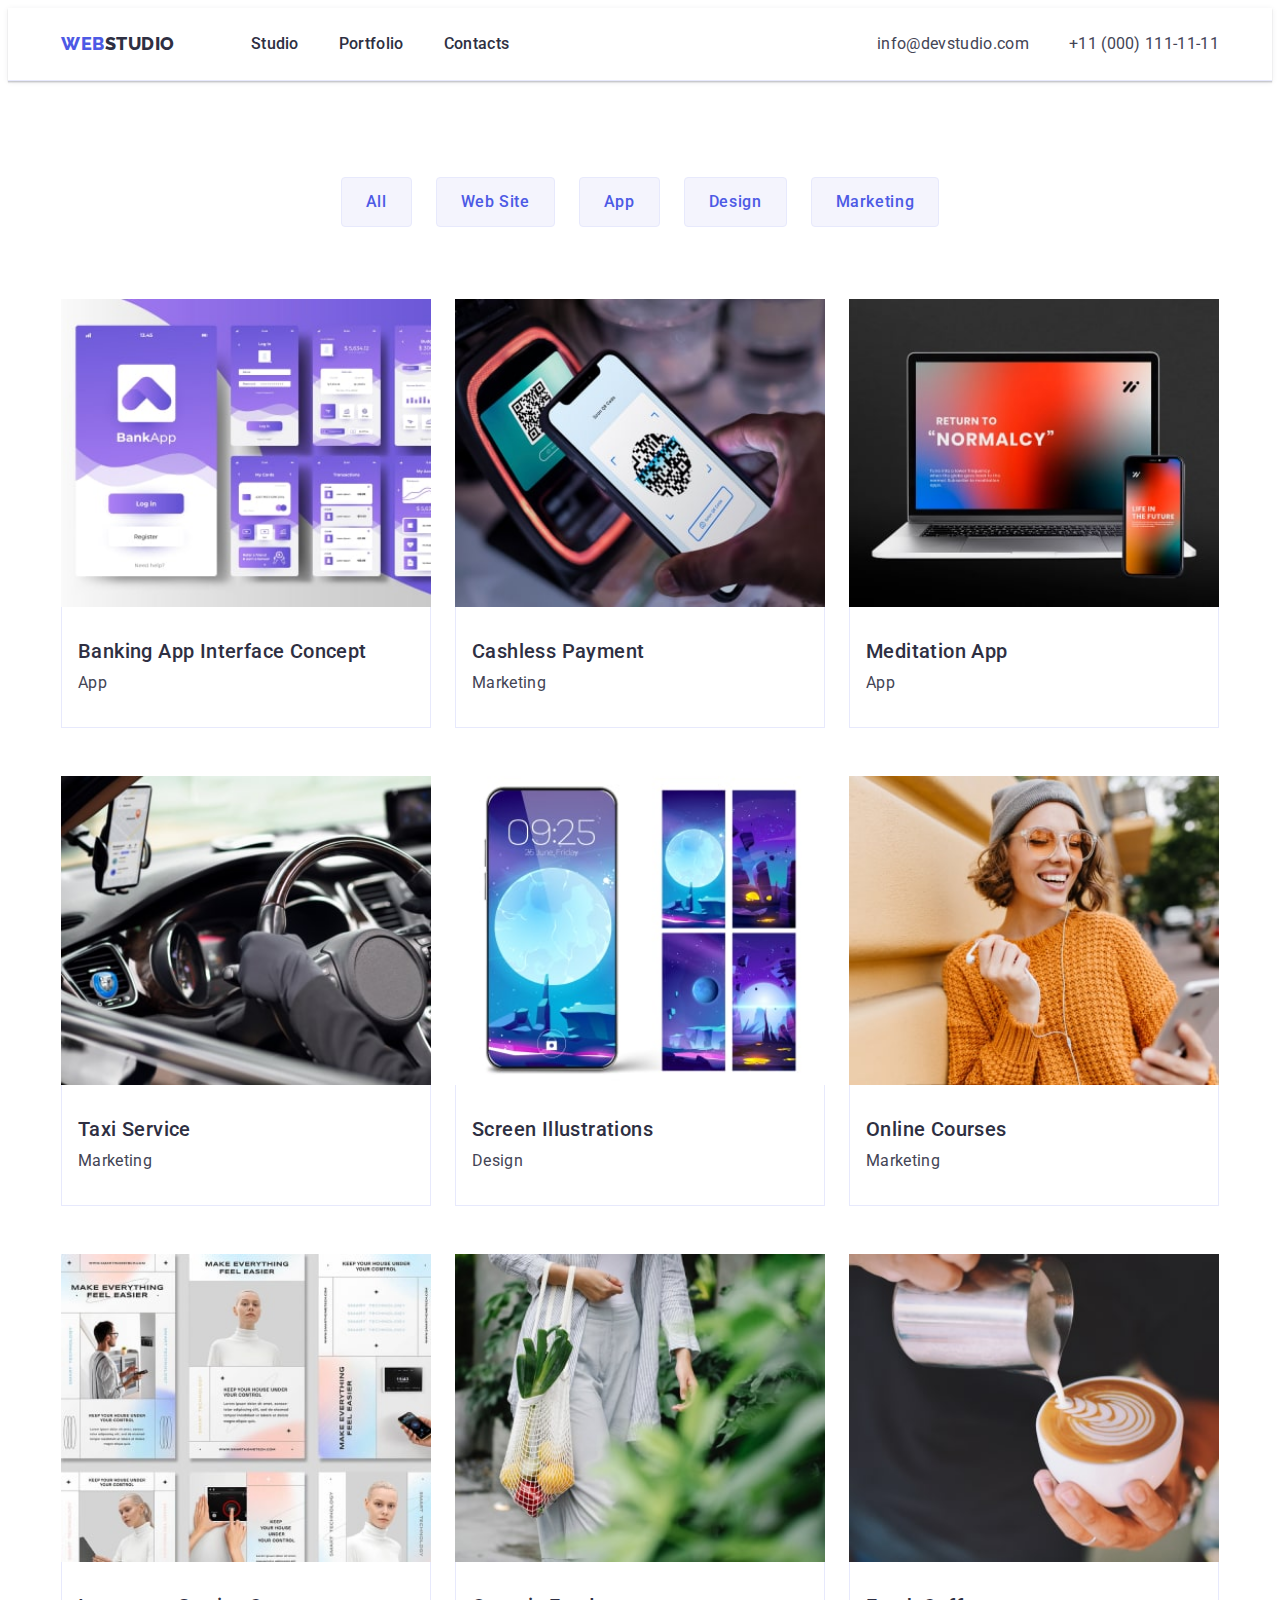
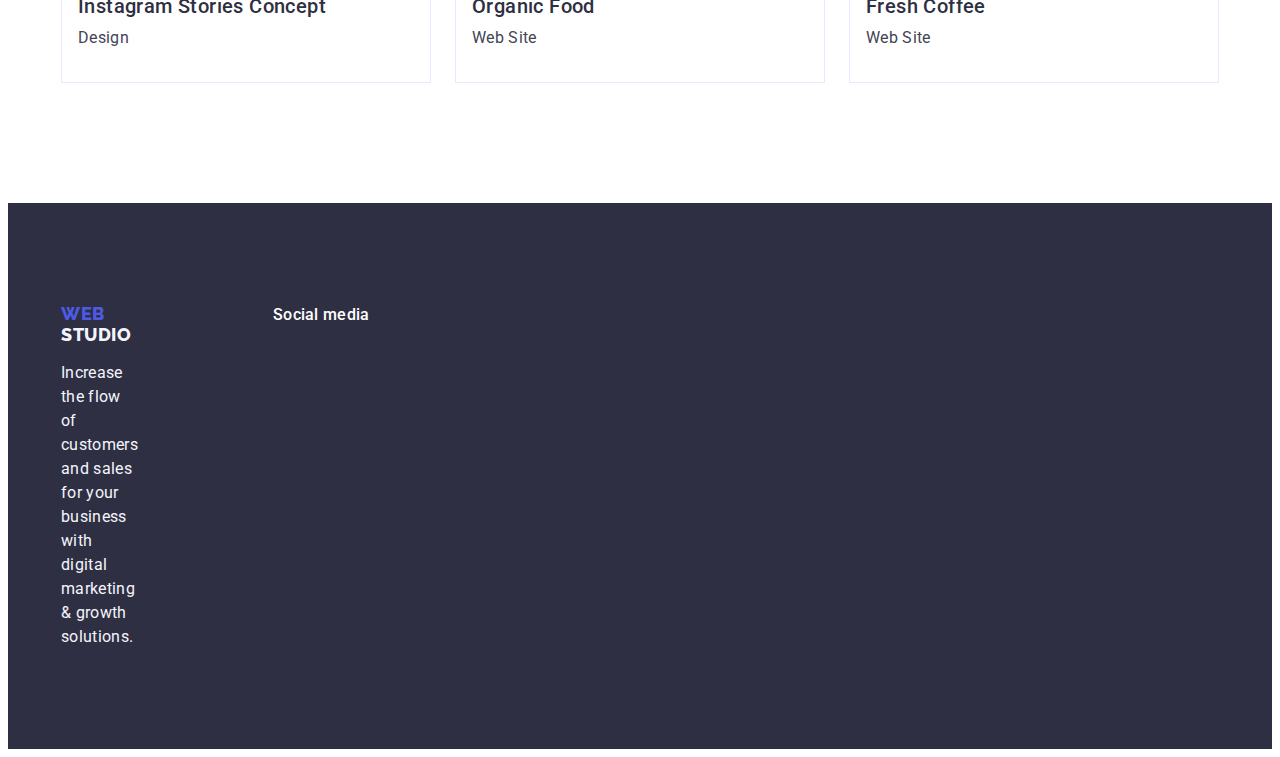
==== commit bd4655b0: "fix4 3" ====
--- a/portfolio.html
+++ b/portfolio.html
@@ -200,22 +200,22 @@
             <div class="footer-links">
               <a href="" target="_blank" rel="noopener no-referrer">
                 <svg class="soc-icon" width="40" height="40">
-                  <use href="./images/icons.svg/icons.svg#icon-instagram"></use>
-                </svg>
-              </a>
-              <a href="" target="_blank" rel="noopener no-referrer">
-                <svg class="soc-icon" width="40" height="40">
-                  <use href="./images/icons.svg/icons.svg#icon-twitter"></use>
-                </svg>
-              </a>
-              <a href="" target="_blank" rel="noopener no-referrer">
-                <svg class="soc-icon" width="40" height="40">
-                  <use href="./images/icons.svg/icons.svg#icon-facebook"></use>
-                </svg>
-              </a>
-              <a href="" target="_blank" rel="noopener no-referrer">
-                <svg class="soc-icon" width="40" height="40">
-                  <use href="./images/icons.svg/icons.svg#icon-linkedin"></use>
+                  <use href="./images/icons.svg/#icon-instagram"></use>
+                </svg>
+              </a>
+              <a href="" target="_blank" rel="noopener no-referrer">
+                <svg class="soc-icon" width="40" height="40">
+                  <use href="./images/icons.svg/#icon-twitter"></use>
+                </svg>
+              </a>
+              <a href="" target="_blank" rel="noopener no-referrer">
+                <svg class="soc-icon" width="40" height="40">
+                  <use href="./images/icons.svg/#icon-facebook"></use>
+                </svg>
+              </a>
+              <a href="" target="_blank" rel="noopener no-referrer">
+                <svg class="soc-icon" width="40" height="40">
+                  <use href="./images/icons.svg/#icon-linkedin"></use>
                 </svg>
               </a>
             </div>
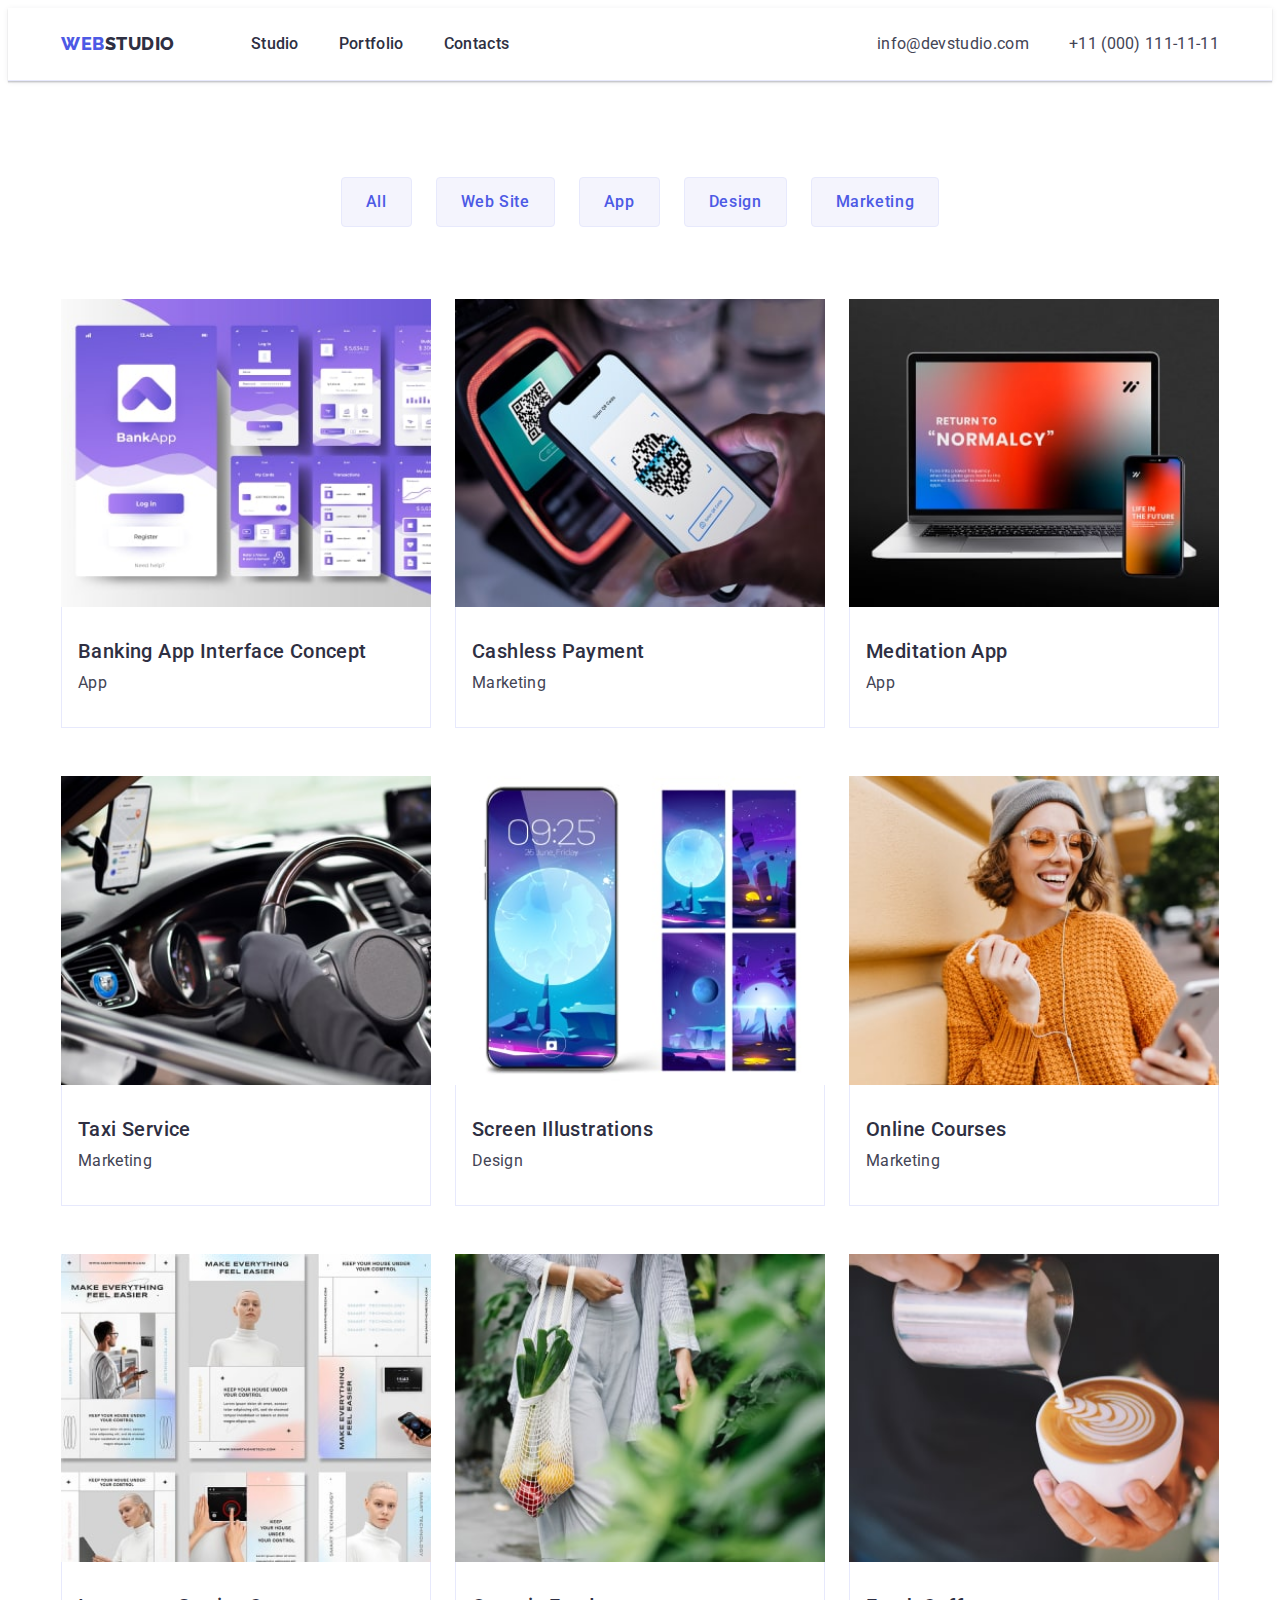
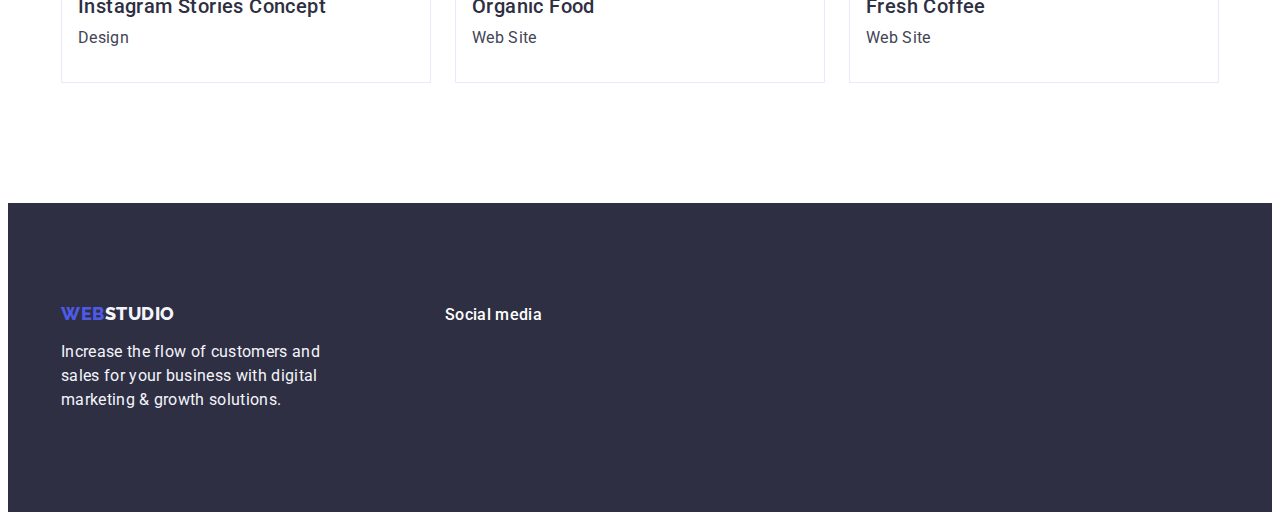
==== commit 61638e41: "fix4 4" ====
--- a/portfolio.html
+++ b/portfolio.html
@@ -194,33 +194,31 @@
           </p>
         </div>
 
-        <div class="footer-media">
-          <div class="container">
-            <p class="soc-media">Social media</p>
-            <div class="footer-links">
-              <a href="" target="_blank" rel="noopener no-referrer">
-                <svg class="soc-icon" width="40" height="40">
-                  <use href="./images/icons.svg/#icon-instagram"></use>
-                </svg>
-              </a>
-              <a href="" target="_blank" rel="noopener no-referrer">
-                <svg class="soc-icon" width="40" height="40">
-                  <use href="./images/icons.svg/#icon-twitter"></use>
-                </svg>
-              </a>
-              <a href="" target="_blank" rel="noopener no-referrer">
-                <svg class="soc-icon" width="40" height="40">
-                  <use href="./images/icons.svg/#icon-facebook"></use>
-                </svg>
-              </a>
-              <a href="" target="_blank" rel="noopener no-referrer">
-                <svg class="soc-icon" width="40" height="40">
-                  <use href="./images/icons.svg/#icon-linkedin"></use>
-                </svg>
-              </a>
-            </div>
+        <section class="footer-media">
+          <p class="soc-media">Social media</p>
+          <div class="footer-links">
+            <a href="" target="_blank" rel="noopener no-referrer">
+              <svg class="soc-icon" width="40" height="40">
+                <use href="./images/icons.svg#icon-instagram"></use>
+              </svg>
+            </a>
+            <a href="" target="_blank" rel="noopener no-referrer">
+              <svg class="soc-icon" width="40" height="40">
+                <use href="./images/icons.svg#icon-twitter"></use>
+              </svg>
+            </a>
+            <a href="" target="_blank" rel="noopener no-referrer">
+              <svg class="soc-icon" width="40" height="40">
+                <use href="./images/icons.svg#icon-facebook"></use>
+              </svg>
+            </a>
+            <a href="" target="_blank" rel="noopener no-referrer">
+              <svg class="soc-icon" width="40" height="40">
+                <use href="./images/icons.svg#icon-linkedin"></use>
+              </svg>
+            </a>
           </div>
-        </div>
+        </section>
       </div>
     </footer>
   </body>
--- a/css/styles.css
+++ b/css/styles.css
@@ -175,10 +175,11 @@
       rgba(46, 47, 66, 0.7)
     ),
     url(../images/people-office.jpg);
-  max-width: 1440px;
+
   background-position: center;
   background-repeat: no-repeat;
   background-size: cover;
+  max-width: 1440px;
 }
 
 .section.hero {
@@ -257,6 +258,16 @@
 }
 
 .features-icon {
+  margin-bottom: 8px;
+}
+
+.fetures-cont-icon {
+  display: flex;
+  align-items: center;
+  justify-content: center;
+  height: 112px;
+  background-color: #f4f4fd;
+  border-radius: 4px;
   margin-bottom: 8px;
 }
 
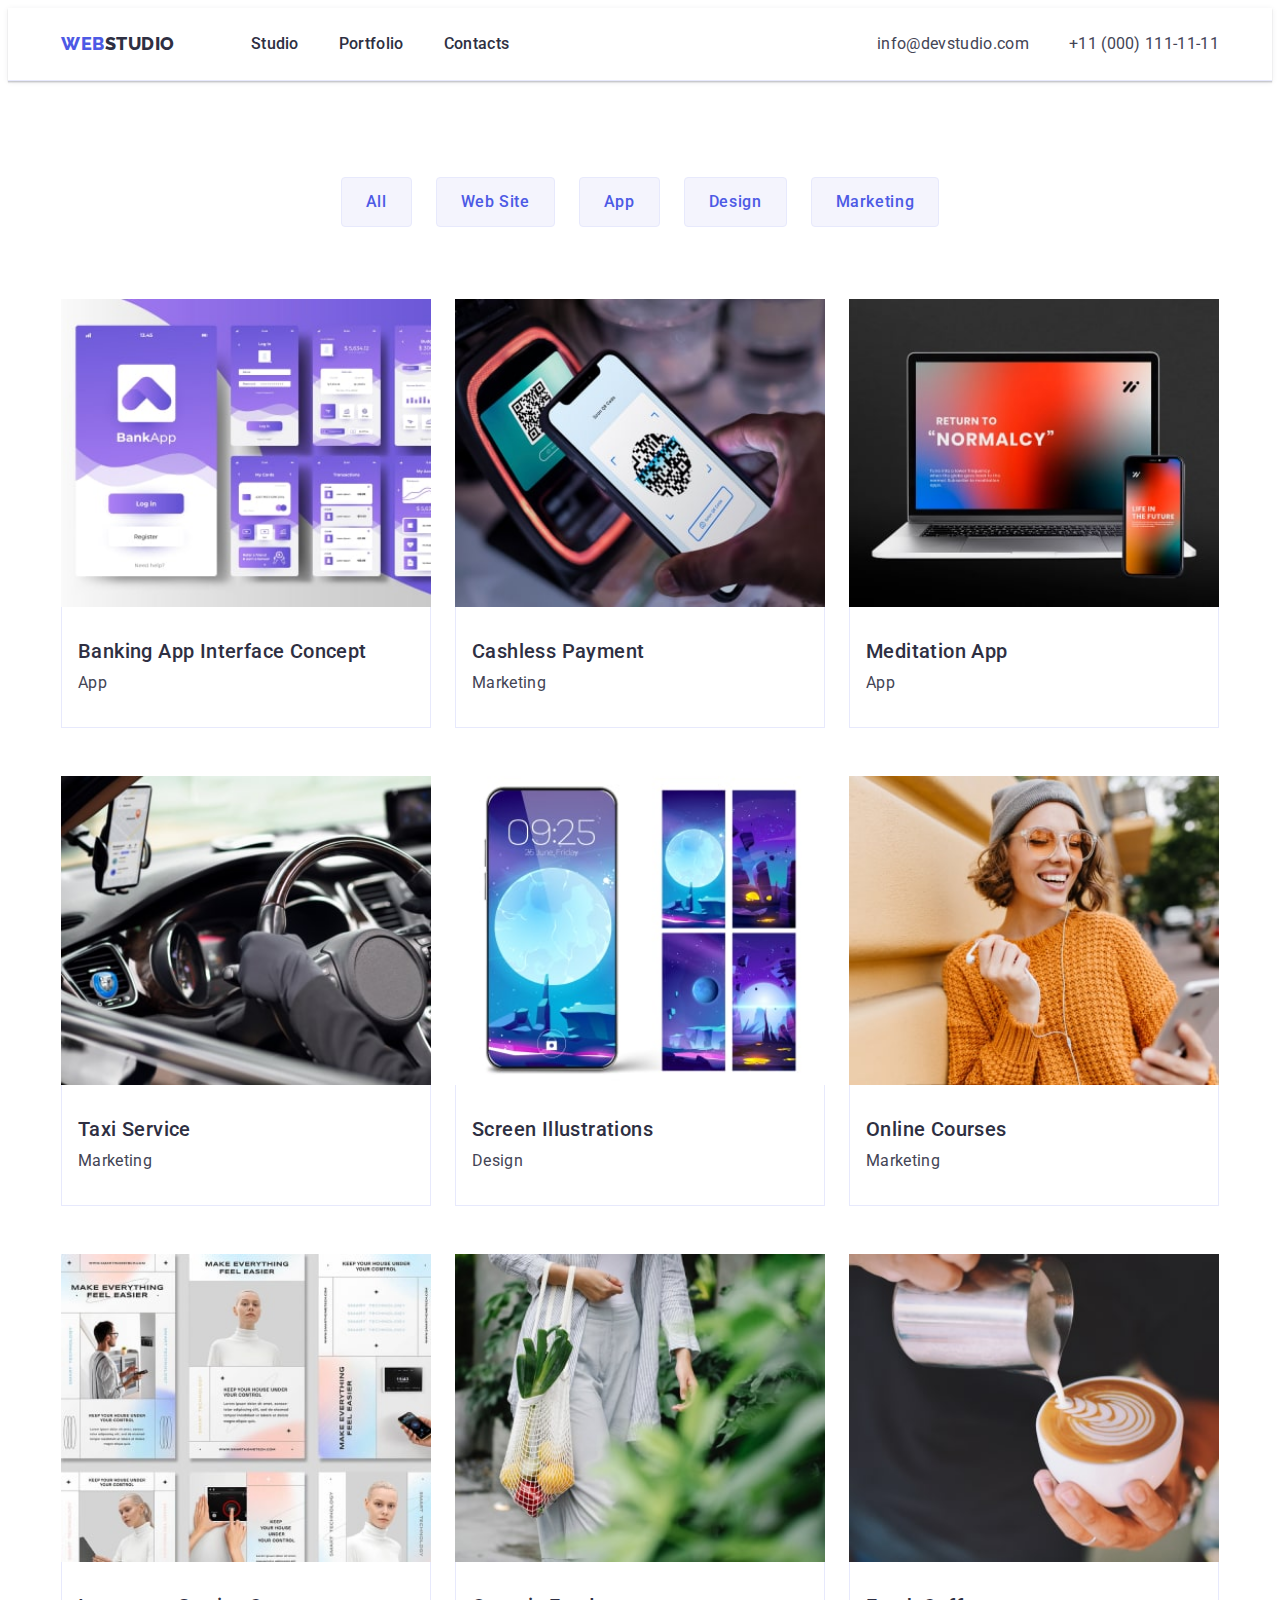
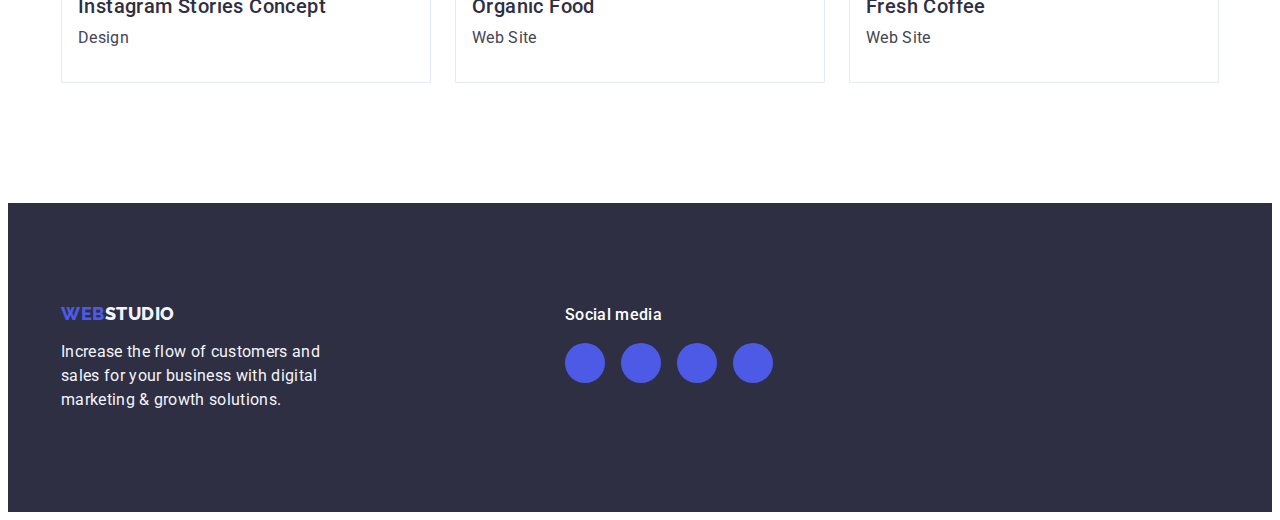
==== commit dede3ecf: "fix4 12" ====
--- a/portfolio.html
+++ b/portfolio.html
@@ -184,7 +184,7 @@
     <!-- footer -->
     <footer class="footer">
       <div class="container footer-container">
-        <div>
+        <div class="title-par-footer">
           <a class="logo link logo-footer" href="./index.html"
             >Web<span class="logo-part fter">Studio</span></a
           >
@@ -194,31 +194,59 @@
           </p>
         </div>
 
-        <section class="footer-media">
+        <div class="footer-media">
           <p class="soc-media">Social media</p>
-          <div class="footer-links">
-            <a href="" target="_blank" rel="noopener no-referrer">
-              <svg class="soc-icon" width="40" height="40">
-                <use href="./images/icons.svg#icon-instagram"></use>
-              </svg>
-            </a>
-            <a href="" target="_blank" rel="noopener no-referrer">
-              <svg class="soc-icon" width="40" height="40">
-                <use href="./images/icons.svg#icon-twitter"></use>
-              </svg>
-            </a>
-            <a href="" target="_blank" rel="noopener no-referrer">
-              <svg class="soc-icon" width="40" height="40">
-                <use href="./images/icons.svg#icon-facebook"></use>
-              </svg>
-            </a>
-            <a href="" target="_blank" rel="noopener no-referrer">
-              <svg class="soc-icon" width="40" height="40">
-                <use href="./images/icons.svg#icon-linkedin"></use>
-              </svg>
-            </a>
-          </div>
-        </section>
+          <ul class="footer-links-list list">
+            <li class="footer-links-item">
+              <a
+                class="footer-links-link"
+                href=""
+                target="_blank"
+                rel="noopener no-referrer"
+              >
+                <svg class="soc-icon" width="24" height="24">
+                  <use href="./images/icons.svg#icon-instagram"></use>
+                </svg>
+              </a>
+            </li>
+            <li class="footer-links-item">
+              <a
+                class="footer-links-link"
+                href=""
+                target="_blank"
+                rel="noopener no-referrer"
+              >
+                <svg class="soc-icon" width="24" height="24">
+                  <use href="./images/icons.svg#icon-twitter"></use>
+                </svg>
+              </a>
+            </li>
+            <li class="footer-links-item">
+              <a
+                class="footer-links-link"
+                href=""
+                target="_blank"
+                rel="noopener no-referrer"
+              >
+                <svg class="soc-icon" width="24" height="24">
+                  <use href="./images/icons.svg#icon-facebook"></use>
+                </svg>
+              </a>
+            </li>
+            <li class="footer-links-item">
+              <a
+                class="footer-links-link"
+                href=""
+                target="_blank"
+                rel="noopener no-referrer"
+              >
+                <svg class="soc-icon" width="24" height="24">
+                  <use href="./images/icons.svg#icon-linkedin"></use>
+                </svg>
+              </a>
+            </li>
+          </ul>
+        </div>
       </div>
     </footer>
   </body>
--- a/css/styles.css
+++ b/css/styles.css
@@ -184,6 +184,7 @@
 
 .section.hero {
   padding: 188px 0;
+  margin: 0 auto;
 }
 
 .hero-title {
@@ -257,14 +258,15 @@
   width: calc((100% - 72px) / 4);
 }
 
-.features-icon {
+/* .features-icon {
   margin-bottom: 8px;
-}
-
-.fetures-cont-icon {
-  display: flex;
-  align-items: center;
-  justify-content: center;
+} */
+
+.features-cont-icon {
+  display: flex;
+  align-items: center;
+  justify-content: center;
+  width: 264px;
   height: 112px;
   background-color: #f4f4fd;
   border-radius: 4px;
@@ -376,11 +378,33 @@
   color: var(--slate-color);
 }
 
-.worker-links {
+.soc-media-list {
   display: flex;
   gap: 24px;
   justify-content: center;
   margin: 0px 16px 32px 16px;
+}
+
+.soc-media-link {
+  width: 40px;
+  height: 40px;
+  background-color: var(--iris-color);
+  border-radius: 50%;
+  display: flex;
+  align-items: center;
+  justify-content: center;
+}
+
+.soc-media-link:hover {
+  background-color: #404bbf;
+}
+
+.soc-media-link:focus {
+  background-color: #404bbf;
+}
+
+.soc-icon {
+  fill: var(--cloud-color);
 }
 
 .soc-icon:hover {
@@ -408,26 +432,38 @@
 
 .customers-list {
   display: flex;
-  gap: 30px;
+  gap: 24px;
 }
 
 .customers-item {
-  width: calc((100% - 150px / 6));
-  height: 90px;
+  height: 88px;
+  width: calc((100% - 120px) / 6);
 }
 .customer-link {
   width: 100%;
   height: 100%;
-  border: 1px solid #999999;
-  border-radius: 5px;
-  display: flex;
-  align-items: center;
-  justify-items: center;
+  border: 1px solid #8e8f99;
+  border-radius: 4px;
+  display: flex;
+  align-items: center;
+  justify-content: center;
+  color: #8e8f99;
+}
+
+.customer-link:hover {
+  color: #404bbf;
+  border-color: #404bbf;
+}
+
+.customer-link:focus {
+  color: #404bbf;
+  border-color: #404bbf;
 }
 
 .customer-icon {
   width: 168px;
   height: 88px;
+  fill: currentColor;
 }
 
 /** ----------------------------FOOTER */
@@ -441,6 +477,11 @@
   display: flex;
   flex-direction: row;
   text-align: left;
+  align-items: baseline;
+}
+
+.title-par-footer {
+  margin-right: 120px;
 }
 
 .logo {
@@ -490,10 +531,38 @@
   margin-bottom: 16px;
 }
 
-.footer-links {
+/* .footer-links {
   display: flex;
   gap: 16px;
   justify-content: center;
+} */
+
+.footer-links-list {
+  display: flex;
+  gap: 16px;
+}
+
+.footer-links-item {
+  width: 40px;
+  height: 40px;
+}
+
+.footer-links-link {
+  width: 100%;
+  height: 100%;
+  background-color: var(--iris-color);
+  border-radius: 50%;
+  display: flex;
+  align-items: center;
+  justify-content: center;
+}
+
+.footer-links-link:hover {
+  background-color: #31d0aa;
+}
+
+.footer-links-link:focus {
+  background-color: #31d0aa;
 }
 
 /* _$_$_$_$_$_$_$_$_$_$_ADDITIONAL INFO FOR PORTFOLIO */
